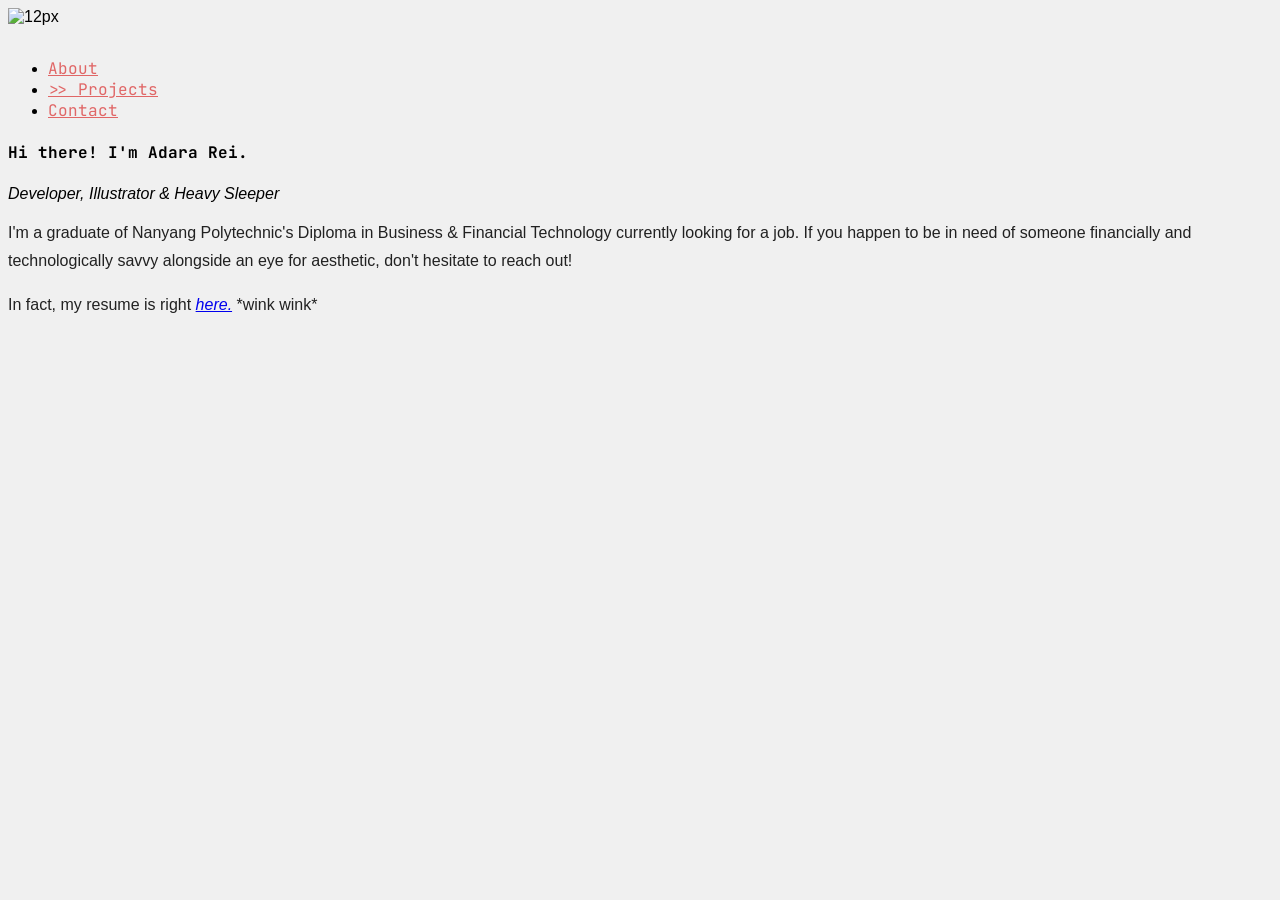
==== projects.html @ ad0e943a "Add files via upload" ====
<!DOCTYPE html>
<html dir="ltr" lang="en-US">

<head>
    <meta charset="UTF-8">
    <meta name="description" content="Fabrx">
    <meta name="keywords" content="Fabrx">
    <meta name="author" content="Fabrx">
    <meta name="viewport" content="width=device-width, initial-scale=1, maximum-scale=1">
    <title>CPB - Portfolio</title>
    <link href="assets/images/favicon.ico" rel="shortcut icon" type="image/x-icon">
    <link href="assets/vendor/simplebar/dist/simplebar.min.css" rel="stylesheet" type="text/css" media="all">
    <link href="assets/css/fabrx-styles.min.css" rel="stylesheet" type="text/css" media="all">
    <!-- Google Fonts -->
    <link rel="preconnect" href="https://fonts.googleapis.com">
    <link rel="preconnect" href="https://fonts.gstatic.com" crossorigin>
    <link
        href="https://fonts.googleapis.com/css2?family=JetBrains+Mono:ital,wght@0,300;0,400;0,500;0,600;0,700;0,800;1,100;1,200;1,300;1,400;1,500;1,600;1,700;1,800&display=swap"
        rel="stylesheet">
    <link rel="preconnect" href="https://fonts.googleapis.com">
    <link rel="preconnect" href="https://fonts.gstatic.com" crossorigin>
    <link
        href="https://fonts.googleapis.com/css2?family=JetBrains+Mono:ital,wght@0,300;0,400;0,500;0,600;0,700;0,800;1,100;1,200;1,300;1,400;1,500;1,600;1,700;1,800&family=Lato:ital,wght@0,300;0,400;0,700;1,300;1,400;1,700&display=swap"
        rel="stylesheet">

    <!-- Overiding Styles -->
    <style>
        body {
            background-color: #f0f0f0;
            font-family: "Open Sans", sans-serif;
        }

        p {
            font-family: "Open Sans", sans-serif;
            line-height: 1.75;
        }

        h4,
        .nav-item a {
            font-family: "JetBrains Mono", monospace;
        }

        a:active,
        a:hover,
        .nav-link,
        .nav-item a:hover,
        .nav-item a:active,
        .active a {
            color: #e06666 !important;
        }

        .nav-item .active::before, .nav-item a:hover::before {
            content: ">>\00a0";
        }

        
    </style>
</head>

<body class="opacity-100">
    <section class="fabrx-section p-0">
        <div class="container">
            <div class="row py-0 py-md-5 justify-content-center">
                <div class="col-lg-2">
                    <div style="padding: 0rem 3rem 1rem 0rem;">
                        <img src="assets/images/snail.png" alt="12px" class="rounded-12">
                    </div>
                    <ul class="nav nav-tabs nav-tabs-line nav-tags-stack p-0 flex-column font-size-16 nav-tabs-children sticky-md-top"
                        id="sidenav">
                        <li class="nav-item">
                            <a class="nav-link" href="about.html">About</a>
                        </li>
                        <li class="nav-item">
                            <a class="nav-link active" href="#">Projects</a>
                        </li>
                        <li class="nav-item">
                            <a class="nav-link" href="#">Contact</a>
                        </li>
                    </ul>
                </div>
                <div class="col-lg-8">
                    <div class="card bg-white p-5 shadow-dark-80">
                        <h4>Hi there! I'm Adara Rei.</h4>
                        <i class="pt-2 pb-4 text-black-50">Developer, Illustrator & Heavy Sleeper</i>
                        <p style="color: #212121;">I'm a graduate of Nanyang Polytechnic's Diploma in Business & Financial Technology
                            currently looking for a job. If you happen to be in need of someone financially and
                            technologically savvy alongside an eye for aesthetic, don't hesitate to reach out!
                        </p>
                        <p style="color: #212121;">
                            In fact, my resume is right <a href="Adara-Dimatulac_Resume.pdf"><i>here.</i></a> *wink wink*
                        </p>
                    </div>
                </div>
            </div>
        </div>
    </section>

    <script src="assets/vendor/bootstrap/dist/js/bootstrap.bundle.min.js" type="text/javascript"></script>
    <script src="assets/js/jquery.min.js"></script>
    <script src="assets/js/html5.min.js" type="text/javascript"></script>
    <script src="assets/vendor/simplebar/dist/simplebar.min.js" type="text/javascript"></script>
</body>

</html>
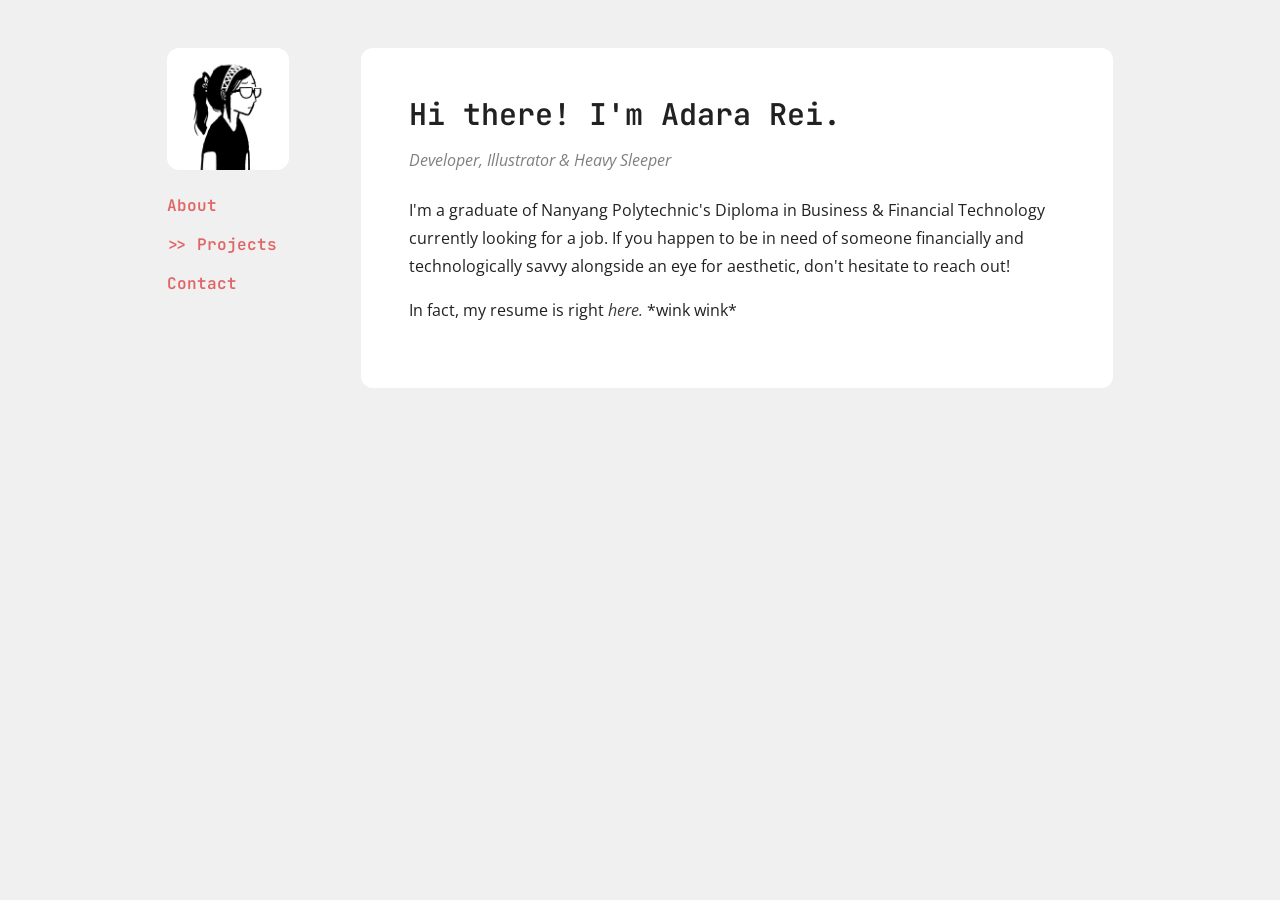
==== commit 4e682bb8: "Update projects.html" ====
--- a/projects.html
+++ b/projects.html
@@ -68,7 +68,7 @@
                     <ul class="nav nav-tabs nav-tabs-line nav-tags-stack p-0 flex-column font-size-16 nav-tabs-children sticky-md-top"
                         id="sidenav">
                         <li class="nav-item">
-                            <a class="nav-link" href="about.html">About</a>
+                            <a class="nav-link" href="index.html">About</a>
                         </li>
                         <li class="nav-item">
                             <a class="nav-link active" href="#">Projects</a>
@@ -101,4 +101,4 @@
     <script src="assets/vendor/simplebar/dist/simplebar.min.js" type="text/javascript"></script>
 </body>
 
-</html>+</html>
--- a/assets/vendor/simplebar/dist/simplebar.min.css
+++ b/assets/vendor/simplebar/dist/simplebar.min.css
@@ -0,0 +1,209 @@
+[data-simplebar] {
+    position: relative;
+    flex-direction: column;
+    flex-wrap: wrap;
+    justify-content: flex-start;
+    align-content: flex-start;
+    align-items: flex-start
+}
+
+.simplebar-wrapper {
+    overflow: hidden;
+    width: inherit;
+    height: inherit;
+    max-width: inherit;
+    max-height: inherit
+}
+
+.simplebar-mask {
+    direction: inherit;
+    position: absolute;
+    overflow: hidden;
+    padding: 0;
+    margin: 0;
+    left: 0;
+    top: 0;
+    bottom: 0;
+    right: 0;
+    width: auto !important;
+    height: auto !important;
+    z-index: 0
+}
+
+.simplebar-offset {
+    direction: inherit !important;
+    box-sizing: inherit !important;
+    resize: none !important;
+    position: absolute;
+    top: 0;
+    left: 0;
+    bottom: 0;
+    right: 0;
+    padding: 0;
+    margin: 0;
+    -webkit-overflow-scrolling: touch
+}
+
+.simplebar-content-wrapper {
+    direction: inherit;
+    box-sizing: border-box !important;
+    position: relative;
+    display: block;
+    height: 100%;
+    width: auto;
+    max-width: 100%;
+    max-height: 100%;
+    scrollbar-width: none;
+    -ms-overflow-style: none
+}
+
+.simplebar-content-wrapper::-webkit-scrollbar,
+.simplebar-hide-scrollbar::-webkit-scrollbar {
+    width: 0;
+    height: 0
+}
+
+.simplebar-content:after,
+.simplebar-content:before {
+    content: ' ';
+    display: table
+}
+
+.simplebar-placeholder {
+    max-height: 100%;
+    max-width: 100%;
+    width: 100%;
+    pointer-events: none
+}
+
+.simplebar-height-auto-observer-wrapper {
+    box-sizing: inherit !important;
+    height: 100%;
+    width: 100%;
+    max-width: 1px;
+    position: relative;
+    float: left;
+    max-height: 1px;
+    overflow: hidden;
+    z-index: -1;
+    padding: 0;
+    margin: 0;
+    pointer-events: none;
+    flex-grow: inherit;
+    flex-shrink: 0;
+    flex-basis: 0
+}
+
+.simplebar-height-auto-observer {
+    box-sizing: inherit;
+    display: block;
+    opacity: 0;
+    position: absolute;
+    top: 0;
+    left: 0;
+    height: 1000%;
+    width: 1000%;
+    min-height: 1px;
+    min-width: 1px;
+    overflow: hidden;
+    pointer-events: none;
+    z-index: -1
+}
+
+.simplebar-track {
+    z-index: 1;
+    position: absolute;
+    right: 0;
+    bottom: 0;
+    pointer-events: none;
+    overflow: hidden
+}
+
+[data-simplebar].simplebar-dragging .simplebar-content {
+    pointer-events: none;
+    user-select: none;
+    -webkit-user-select: none
+}
+
+[data-simplebar].simplebar-dragging .simplebar-track {
+    pointer-events: all
+}
+
+.simplebar-scrollbar {
+    position: absolute;
+    left: 0;
+    right: 0;
+    min-height: 10px
+}
+
+.simplebar-scrollbar:before {
+    position: absolute;
+    content: '';
+    background: #000;
+    border-radius: 7px;
+    left: 2px;
+    right: 2px;
+    opacity: 0;
+    transition: opacity .2s linear
+}
+
+.simplebar-scrollbar.simplebar-visible:before {
+    opacity: .5;
+    transition: opacity 0s linear
+}
+
+.simplebar-track.simplebar-vertical {
+    top: 0;
+    width: 11px
+}
+
+.simplebar-track.simplebar-vertical .simplebar-scrollbar:before {
+    top: 2px;
+    bottom: 2px
+}
+
+.simplebar-track.simplebar-horizontal {
+    left: 0;
+    height: 11px
+}
+
+.simplebar-track.simplebar-horizontal .simplebar-scrollbar:before {
+    height: 100%;
+    left: 2px;
+    right: 2px
+}
+
+.simplebar-track.simplebar-horizontal .simplebar-scrollbar {
+    right: auto;
+    left: 0;
+    top: 2px;
+    height: 7px;
+    min-height: 0;
+    min-width: 10px;
+    width: auto
+}
+
+[data-simplebar-direction=rtl] .simplebar-track.simplebar-vertical {
+    right: auto;
+    left: 0
+}
+
+.hs-dummy-scrollbar-size {
+    direction: rtl;
+    position: fixed;
+    opacity: 0;
+    visibility: hidden;
+    height: 500px;
+    width: 500px;
+    overflow-y: hidden;
+    overflow-x: scroll
+}
+
+.simplebar-hide-scrollbar {
+    position: fixed;
+    left: 0;
+    visibility: hidden;
+    overflow-y: scroll;
+    scrollbar-width: none;
+    -ms-overflow-style: none
+}
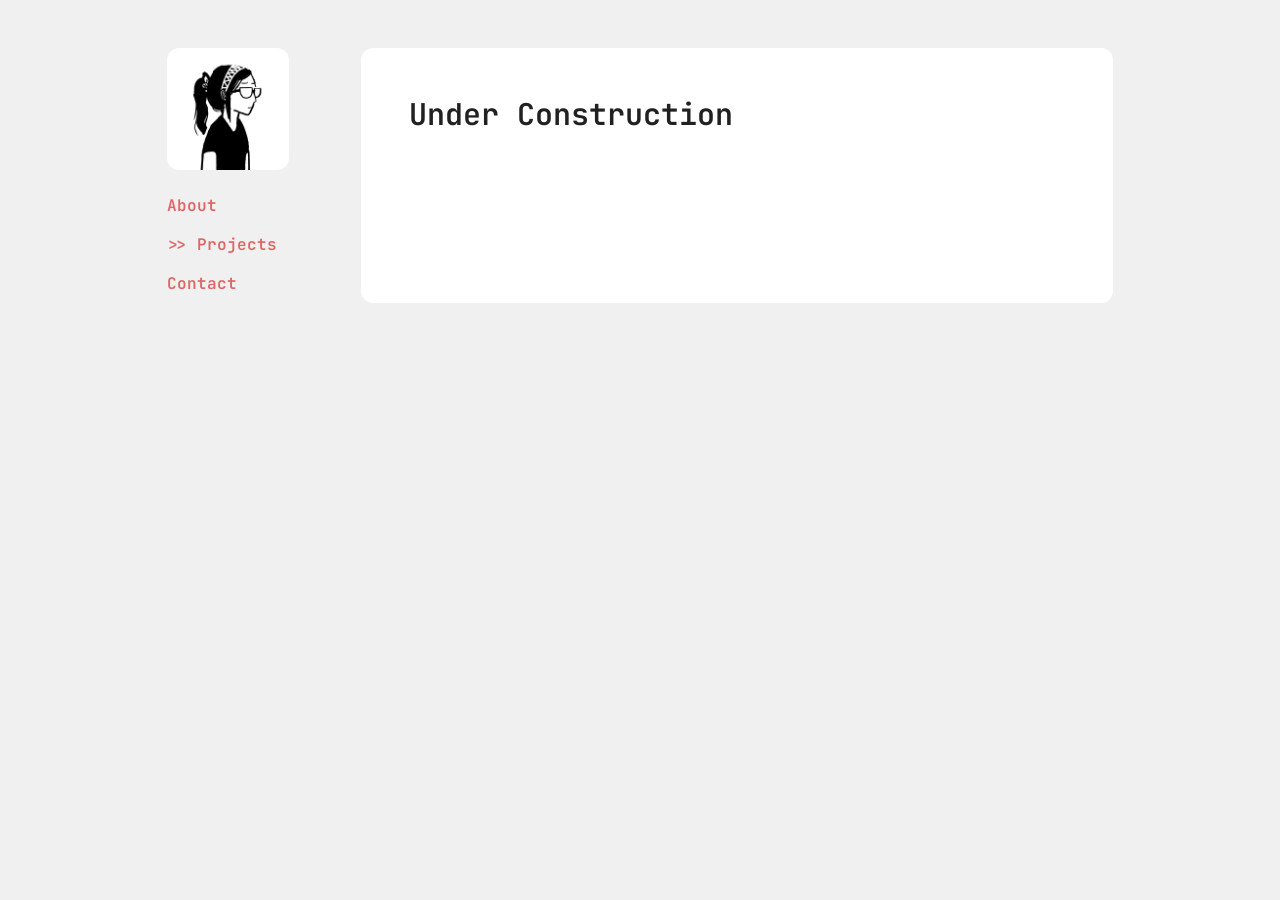
==== commit 3d6f3f67: "Add files via upload" ====
--- a/projects.html
+++ b/projects.html
@@ -68,7 +68,7 @@
                     <ul class="nav nav-tabs nav-tabs-line nav-tags-stack p-0 flex-column font-size-16 nav-tabs-children sticky-md-top"
                         id="sidenav">
                         <li class="nav-item">
-                            <a class="nav-link" href="index.html">About</a>
+                            <a class="nav-link" href="about.html">About</a>
                         </li>
                         <li class="nav-item">
                             <a class="nav-link active" href="#">Projects</a>
@@ -80,15 +80,7 @@
                 </div>
                 <div class="col-lg-8">
                     <div class="card bg-white p-5 shadow-dark-80">
-                        <h4>Hi there! I'm Adara Rei.</h4>
-                        <i class="pt-2 pb-4 text-black-50">Developer, Illustrator & Heavy Sleeper</i>
-                        <p style="color: #212121;">I'm a graduate of Nanyang Polytechnic's Diploma in Business & Financial Technology
-                            currently looking for a job. If you happen to be in need of someone financially and
-                            technologically savvy alongside an eye for aesthetic, don't hesitate to reach out!
-                        </p>
-                        <p style="color: #212121;">
-                            In fact, my resume is right <a href="Adara-Dimatulac_Resume.pdf"><i>here.</i></a> *wink wink*
-                        </p>
+                        <h4>Under Construction</h4>
                     </div>
                 </div>
             </div>
@@ -101,4 +93,4 @@
     <script src="assets/vendor/simplebar/dist/simplebar.min.js" type="text/javascript"></script>
 </body>
 
-</html>
+</html>
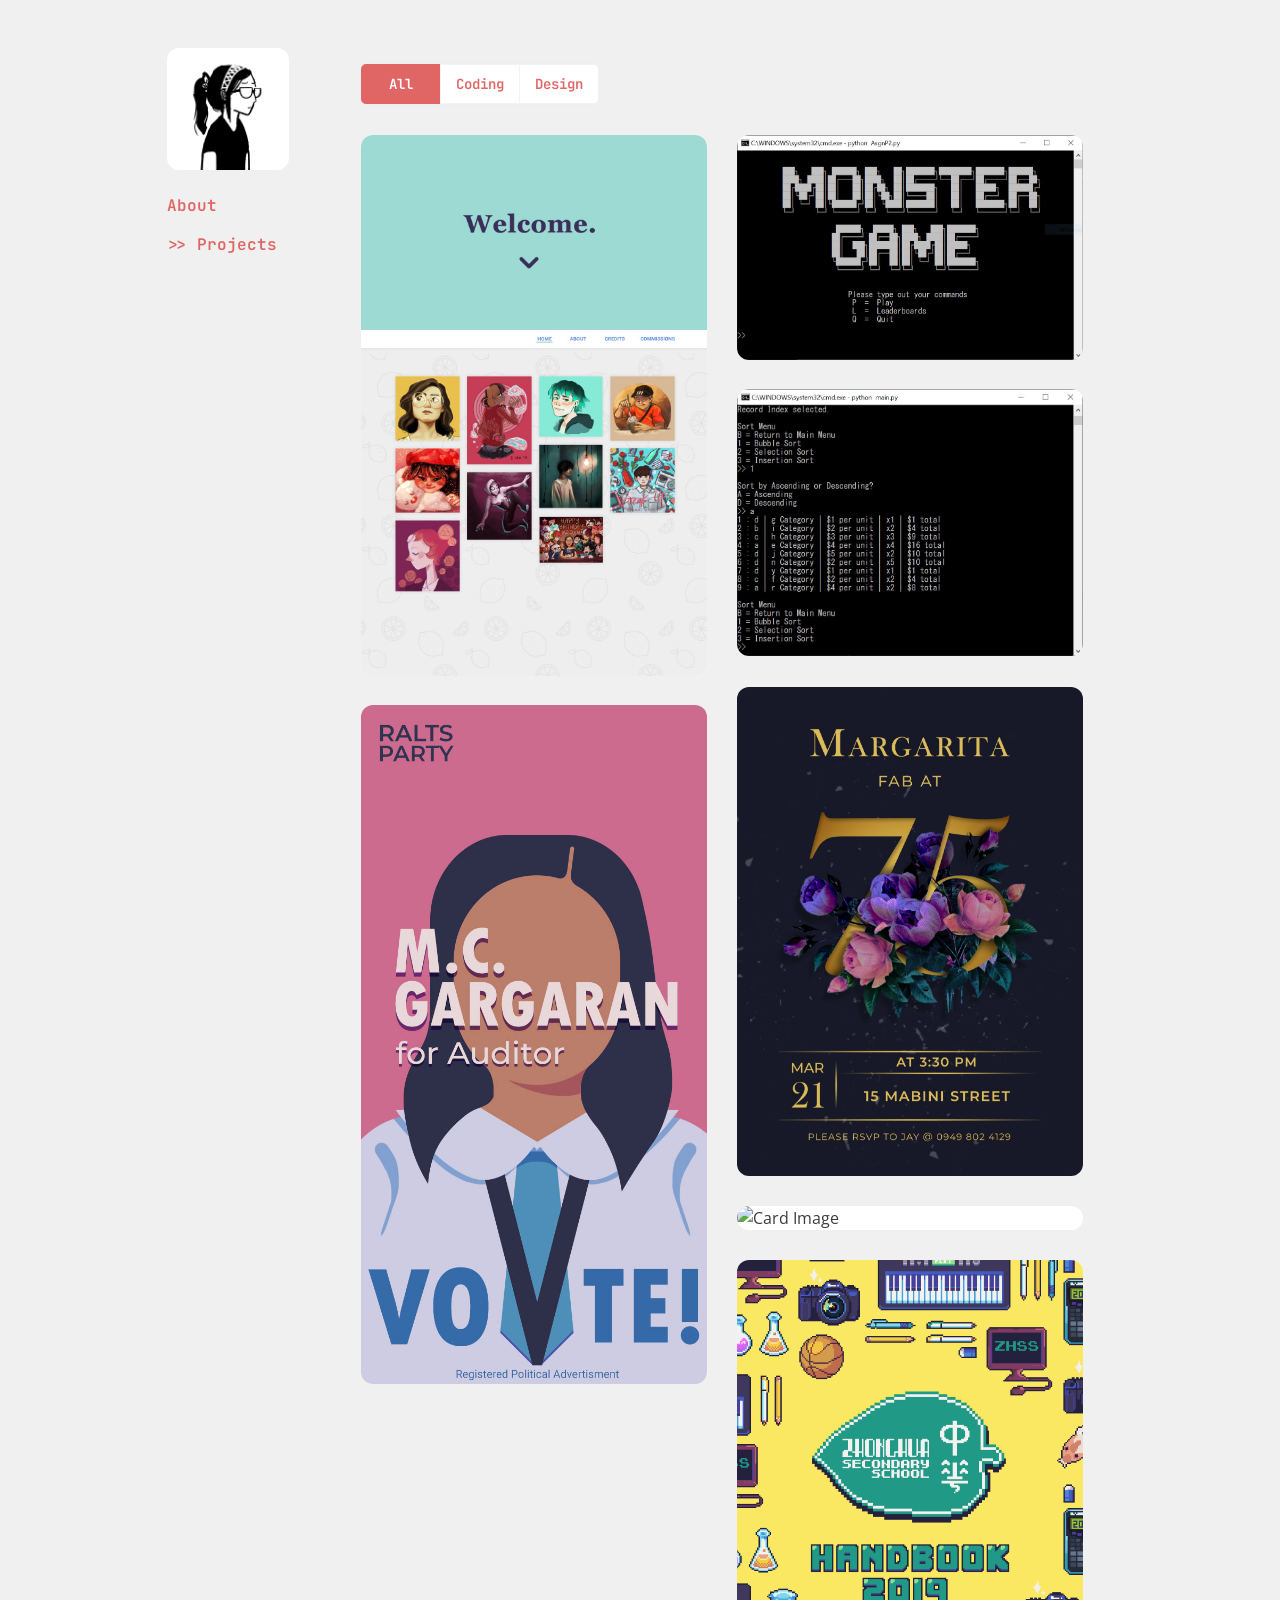
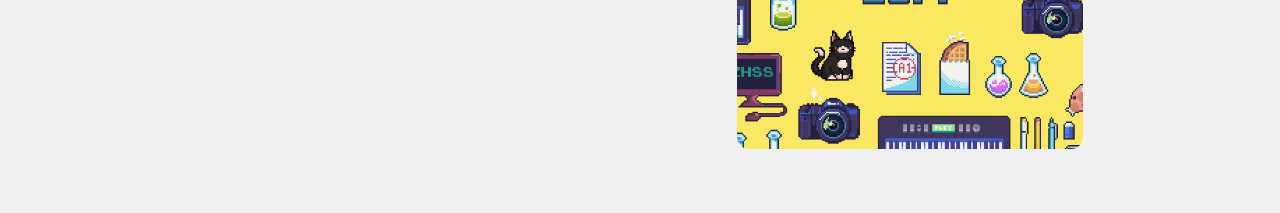
==== commit e1344433: "Add files via upload" ====
--- a/projects.html
+++ b/projects.html
@@ -8,8 +8,9 @@
     <meta name="author" content="Fabrx">
     <meta name="viewport" content="width=device-width, initial-scale=1, maximum-scale=1">
     <title>CPB - Portfolio</title>
-    <link href="assets/images/favicon.ico" rel="shortcut icon" type="image/x-icon">
+    <link href="assets/images/custom/snail.png" rel="shortcut icon" type="image/x-icon">
     <link href="assets/vendor/simplebar/dist/simplebar.min.css" rel="stylesheet" type="text/css" media="all">
+    <link href="assets/vendor/swiper/swiper-bundle.min.css" rel="stylesheet" type="text/css" media="all">
     <link href="assets/css/fabrx-styles.min.css" rel="stylesheet" type="text/css" media="all">
     <!-- Google Fonts -->
     <link rel="preconnect" href="https://fonts.googleapis.com">
@@ -36,8 +37,16 @@
         }
 
         h4,
-        .nav-item a {
+        .nav-item a,
+        .btn {
             font-family: "JetBrains Mono", monospace;
+        }
+
+        .btn-primary,
+        .btn-primary:hover,
+        .btn-primary:focus {
+            border-color: #e06666;
+            background-color: #e06666;
         }
 
         a:active,
@@ -45,15 +54,21 @@
         .nav-link,
         .nav-item a:hover,
         .nav-item a:active,
-        .active a {
+        .active a,
+        .btn-light {
             color: #e06666 !important;
         }
 
-        .nav-item .active::before, .nav-item a:hover::before {
+        .nav-item .active::before,
+        .nav-item a:hover::before {
             content: ">>\00a0";
         }
 
-        
+        .swiper-slide img {
+            max-width: 500px;
+            max-height: fit-content;
+            object-fit: cover;
+        }
     </style>
 </head>
 
@@ -63,24 +78,114 @@
             <div class="row py-0 py-md-5 justify-content-center">
                 <div class="col-lg-2">
                     <div style="padding: 0rem 3rem 1rem 0rem;">
-                        <img src="assets/images/snail.png" alt="12px" class="rounded-12">
+                        <a class="fabrx-animation rounded-12" href="index.html"><img
+                                src="assets/images/custom/snail.png" alt="12px"></a>
                     </div>
                     <ul class="nav nav-tabs nav-tabs-line nav-tags-stack p-0 flex-column font-size-16 nav-tabs-children sticky-md-top"
                         id="sidenav">
                         <li class="nav-item">
-                            <a class="nav-link" href="about.html">About</a>
+                            <a class="nav-link" href="index.html">About</a>
                         </li>
                         <li class="nav-item">
                             <a class="nav-link active" href="#">Projects</a>
                         </li>
-                        <li class="nav-item">
-                            <a class="nav-link" href="#">Contact</a>
-                        </li>
                     </ul>
                 </div>
                 <div class="col-lg-8">
-                    <div class="card bg-white p-5 shadow-dark-80">
-                        <h4>Under Construction</h4>
+                    <!-- FILTER -->
+                    <div class="container py-3">
+                        <div class="btn-group btn-group-lg" role="group" aria-label="Grouped lg">
+                            <button data-filter="*" class="btn btn-primary"><span class="btn-text">All
+                                    </span></button>
+                            <button data-filter=".code-filter" class="btn btn-light"><span class="btn-text">Coding
+                                    </span></button>
+                            <button data-filter=".design-filter" class="btn btn-light"><span class="btn-text">Design
+                                    </span></button>
+                        </div>
+                    </div>
+                    <!-- MASONRY -->
+                    <div class="container">
+                        <div class="fabrx-masonry">
+                            <div class="masonry-item item-width-two code-filter">
+                                <div class="card">
+                                    <img src="assets/images/custom/web-dev1.jpeg" alt="Card Image" class="rounded-12">
+                                    <div class="card-img-overlay bg-custom-trans-90 rounded-12">
+                                        <div class="overlay-wrap justify-content-center text-center">
+                                            <h4 class="card-title text-white mb-0 mb-lg-2">Web Dev Assignment</h4>
+                                            <p class="font-size-14 text-white">Designed and coded a mobile
+                                                responsive
+                                                portfolio website.</p>
+                                        </div>
+                                    </div>
+                                </div>
+                            </div>
+                            <div class="masonry-item item-width-two code-filter">
+                                <div class="card">
+                                    <img src="assets/images/custom/monster-game.JPG" alt="Card Image" class="rounded-12">
+                                    <div class="card-img-overlay bg-custom-trans-90 rounded-12">
+                                        <div class="overlay-wrap justify-content-center text-center">
+                                            <h4 class="card-title text-white mb-0 mb-lg-2">Monster Game</h4>
+                                            <p class="font-size-14 text-white">Coded a simple rock-paper-scissor style game with a custom TUI in Python.</p>
+                                        </div>
+                                    </div>
+                                </div>
+                            </div>
+                            <div class="masonry-item item-width-two code-filter">
+                                <div class="card">
+                                    <img src="assets/images/custom/dsa-assignment.JPG" alt="Card Image" class="rounded-12">
+                                    <div class="card-img-overlay bg-custom-trans-90 rounded-12">
+                                        <div class="overlay-wrap justify-content-center text-center">
+                                            <h4 class="card-title text-white mb-0 mb-lg-2">Data Structures & Algorithms Assignment</h4>
+                                            <p class="font-size-14 text-white">Coded a simple marketplace database program featuring various searching and sorting algorithms in Python.</p>
+                                        </div>
+                                    </div>
+                                </div>
+                            </div>
+                            <div class="masonry-item item-width-two design-filter">
+                                <div class="card">
+                                    <img src="assets/images/custom/invite-design1.jpeg" alt="Card Image" class="rounded-12">
+                                    <div class="card-img-overlay bg-custom-trans-90 rounded-12">
+                                        <div class="overlay-wrap justify-content-center text-center">
+                                            <h4 class="card-title text-white mb-0 mb-lg-2">Margarita <br> Fab at 75</h4>
+                                            <p class="font-size-14 text-white">Invitation design requested by a relative for a birthday party.</p>
+                                        </div>
+                                    </div>
+                                </div>
+                            </div>
+                            <div class="masonry-item item-width-two design-filter">
+                                <div class="card">
+                                    <img src="assets/images/custom/shobe-bookmark-hd.jpg" alt="Card Image" class="rounded-12">
+                                    <div class="card-img-overlay bg-custom-trans-90 rounded-12">
+                                        <div class="overlay-wrap justify-content-center text-center">
+                                            <h4 class="card-title text-white mb-0 mb-lg-2">M.C. Gargaran for Auditor</h4>
+                                            <p class="font-size-14 text-white">A bookmark design requested by a relative for an in-school election campaign.</p>
+                                        </div>
+                                    </div>
+                                </div>
+                            </div>
+                            <div class="masonry-item item-width-two design-filter">
+                                <div class="card">
+                                    <img src="assets/images/custom/outsiders-posters.jpg" alt="Card Image" class="rounded-12">
+                                    <div class="card-img-overlay bg-custom-trans-90 rounded-12">
+                                        <div class="overlay-wrap justify-content-center text-center">
+                                            <h4 class="card-title text-white mb-0 mb-lg-2">The Outsiders Movie Poster </h4>
+                                            <p class="font-size-14 text-white">A poster design for the hypothetical The Outsiders movie, done as part of a school assignment.</p>
+                                        </div>
+                                    </div>
+                                </div>
+                            </div>
+                            <div class="masonry-item item-width-two design-filter">
+                                <div class="card">
+                                    <img src="assets/images/custom/handbook-design.jpg" alt="Card Image" class="rounded-12">
+                                    <div class="card-img-overlay bg-custom-trans-90 rounded-12">
+                                        <div class="overlay-wrap justify-content-center text-center">
+                                            <h4 class="card-title text-white mb-0 mb-lg-2">Zhonghua Secondary School Handbook 2019</h4>
+                                            <p class="font-size-14 text-white">Designed the cover page for my school's issued handbook.</p>
+                                        </div>
+                                    </div>
+                                </div>
+                            </div>
+                        </div>
                     </div>
                 </div>
             </div>
@@ -90,7 +195,44 @@
     <script src="assets/vendor/bootstrap/dist/js/bootstrap.bundle.min.js" type="text/javascript"></script>
     <script src="assets/js/jquery.min.js"></script>
     <script src="assets/js/html5.min.js" type="text/javascript"></script>
+    <script src="assets/js/masonry.min.js" type="text/javascript"></script>
     <script src="assets/vendor/simplebar/dist/simplebar.min.js" type="text/javascript"></script>
+    <script src="assets/vendor/swiper/swiper-bundle.min.js"></script>
+    <script src="assets/vendor/isotope-layout/dist/isotope.pkgd.min.js"></script>
+    <script src="assets/vendor/isotope-packery/packery-mode.pkgd.min.js"></script>
+    <script src="assets/vendor/masonry-layout/dist/masonry.pkgd.min.js"></script>
+
+    <script>
+        var swiper = new Swiper('.single-swiper', {
+            loop: false,
+            pagination: {
+                el: '.swiper-pagination',
+                clickable: true,
+                type: "bullets",
+            },
+            navigation: {
+                nextEl: '.swiper-button-next',
+                prevEl: '.swiper-button-prev',
+            },
+        });
+
+        var $grid = $('.fabrx-masonry').isotope({
+            itemSelector: '.masonry-item',
+            layoutMode: 'packery',
+            percentPosition: true,
+            isFitWidth: true,
+        });
+
+        $('.btn-group').on('click', '.btn', function () {
+            $(this).addClass('btn-primary').removeClass('btn-light').siblings().addClass('btn-light').removeClass('btn-primary');
+        });
+
+        $('.btn-group').on('click', '.btn', function () {
+            var filterValue = $(this).attr('data-filter');
+            $grid.isotope({ filter: filterValue });
+        });
+
+    </script>
 </body>
 
 </html>
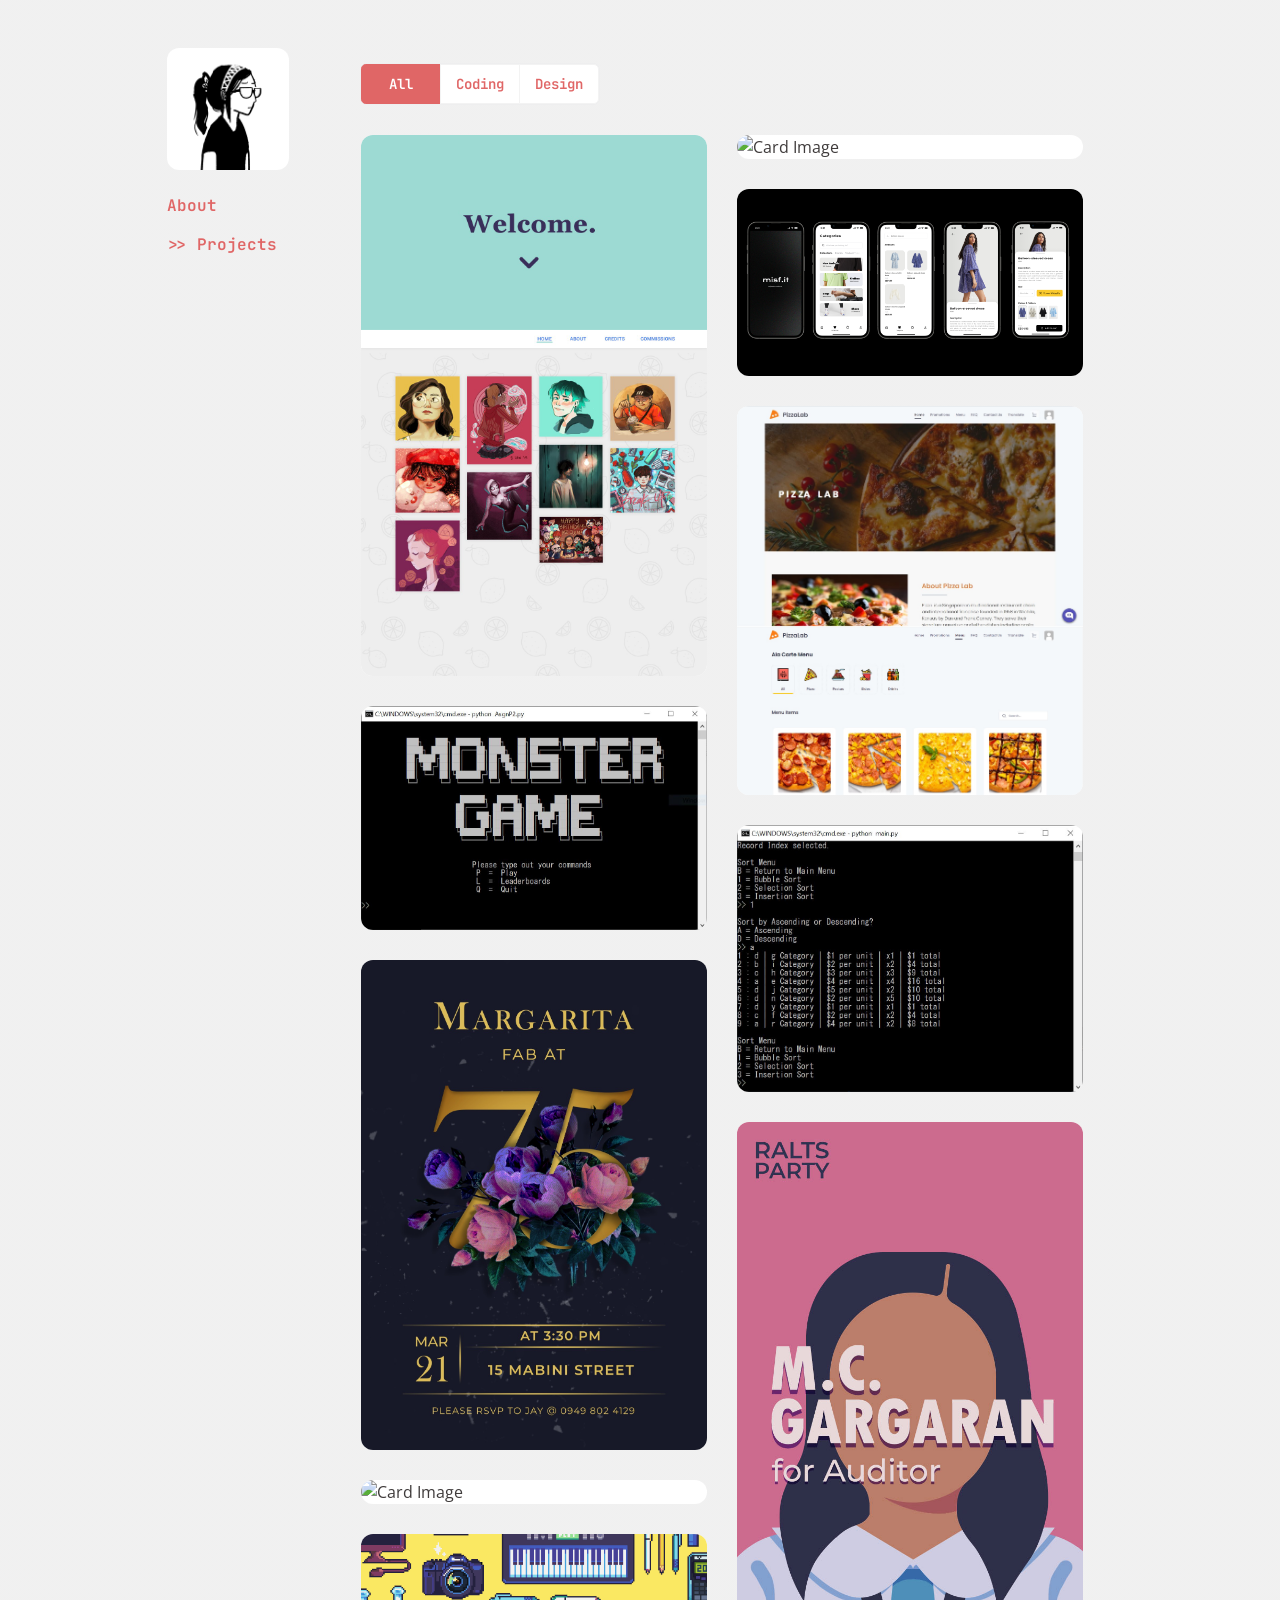
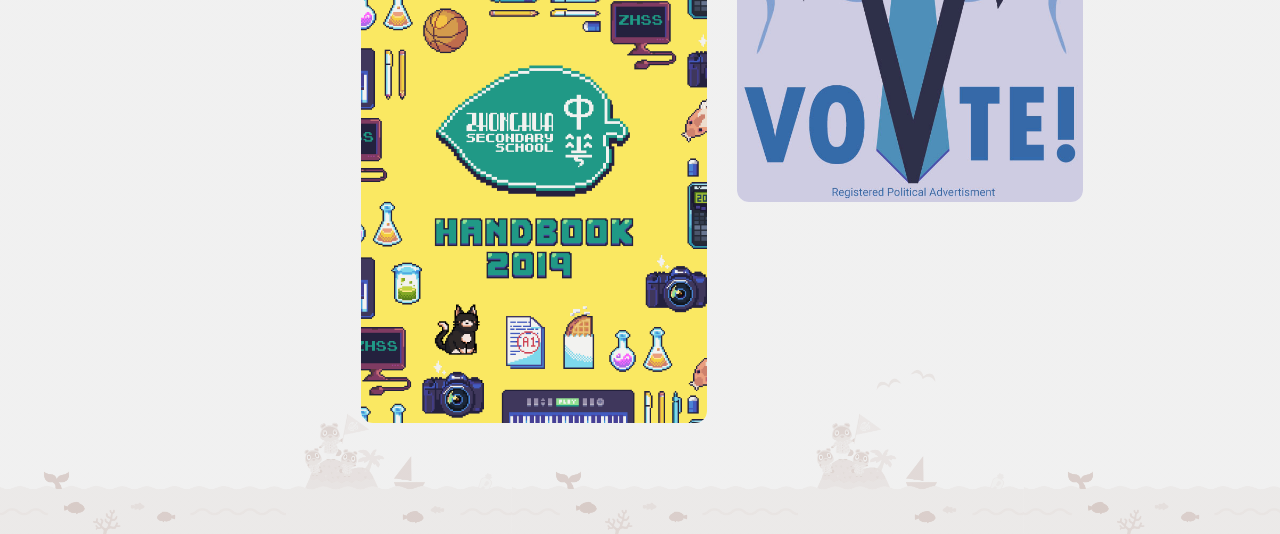
==== commit 73cf7f3a: "updated" ====
--- a/projects.html
+++ b/projects.html
@@ -3,11 +3,11 @@
 
 <head>
     <meta charset="UTF-8">
-    <meta name="description" content="Fabrx">
-    <meta name="keywords" content="Fabrx">
-    <meta name="author" content="Fabrx">
+    <meta name="description" content="Personal Portfolio">
+    <meta name="keywords" content="Personal Portfolio">
+    <meta name="author" content="Adara Rei Dimatulac">
     <meta name="viewport" content="width=device-width, initial-scale=1, maximum-scale=1">
-    <title>CPB - Portfolio</title>
+    <title>Personal Portfolio</title>
     <link href="assets/images/custom/snail.png" rel="shortcut icon" type="image/x-icon">
     <link href="assets/vendor/simplebar/dist/simplebar.min.css" rel="stylesheet" type="text/css" media="all">
     <link href="assets/vendor/swiper/swiper-bundle.min.css" rel="stylesheet" type="text/css" media="all">
@@ -29,6 +29,11 @@
         body {
             background-color: #f0f0f0;
             font-family: "Open Sans", sans-serif;
+            background-image: linear-gradient(rgba(240,240,240,.5), rgba(240,240,240,.5)), url("./assets/images/border.png");
+            background-repeat: repeat-x;
+            background-size: 40% auto;
+            background-position: left bottom;
+            min-height: 100vh;
         }
 
         p {
@@ -75,7 +80,7 @@
 <body class="opacity-100">
     <section class="fabrx-section p-0">
         <div class="container">
-            <div class="row py-0 py-md-5 justify-content-center">
+            <div class="row py-0 py-md-5 mb-5 justify-content-center">
                 <div class="col-lg-2">
                     <div style="padding: 0rem 3rem 1rem 0rem;">
                         <a class="fabrx-animation rounded-12" href="index.html"><img
@@ -107,7 +112,7 @@
                     <div class="container">
                         <div class="fabrx-masonry">
                             <div class="masonry-item item-width-two code-filter">
-                                <div class="card">
+                                <a class="card" href="webdevproject.html">
                                     <img src="assets/images/custom/web-dev1.jpeg" alt="Card Image" class="rounded-12">
                                     <div class="card-img-overlay bg-custom-trans-90 rounded-12">
                                         <div class="overlay-wrap justify-content-center text-center">
@@ -115,6 +120,42 @@
                                             <p class="font-size-14 text-white">Designed and coded a mobile
                                                 responsive
                                                 portfolio website.</p>
+                                        </div>
+                                    </div>
+                                </a>
+                            </div>
+                            <div class="masonry-item item-width-two code-filter">
+                                <div class="card">
+                                    <img src="assets/images/custom/grandbudapest.png" alt="Card Image" class="rounded-12">
+                                    <div class="card-img-overlay bg-custom-trans-90 rounded-12">
+                                        <div class="overlay-wrap justify-content-center text-center">
+                                            <h4 class="card-title text-white mb-0 mb-lg-2">UX Design Assignment</h4>
+                                            <p class="font-size-14 text-white">Designed a stylish website for the fictional Grand Budapest Hotel.</p>
+                                        </div>
+                                    </div>
+                                </div>
+                            </div>
+                            <div class="masonry-item item-width-two code-filter">
+                                <div class="card">
+                                    <img src="assets/images/custom/misfit.png" alt="Card Image" class="rounded-12">
+                                    <div class="card-img-overlay bg-custom-trans-90 rounded-12">
+                                        <div class="overlay-wrap justify-content-center text-center">
+                                            <h4 class="card-title text-white mb-0 mb-lg-2">Fashion E-commerce App</h4>
+                                            <p class="font-size-14 text-white">Contributed to the design and creation of a mobile fashion e-commerce app prototype.
+                                            </p>
+                                        </div>
+                                    </div>
+                                </div>
+                            </div>
+                            <div class="masonry-item item-width-two code-filter">
+                                <div class="card">
+                                    <img src="assets/images/custom/pizzalab.JPG" alt="Card Image" class="rounded-12">
+                                    <div class="card-img-overlay bg-custom-trans-90 rounded-12">
+                                        <div class="overlay-wrap justify-content-center text-center">
+                                            <h4 class="card-title text-white mb-0 mb-lg-2">Fullstack Development Assignment</h4>
+                                            <p class="font-size-14 text-white">Developed an online food ordering platform for a fictional pizza chain. 
+                                                Tech stack includes NodeJS, Handlebars and MySQL. 
+                                            </p>
                                         </div>
                                     </div>
                                 </div>
